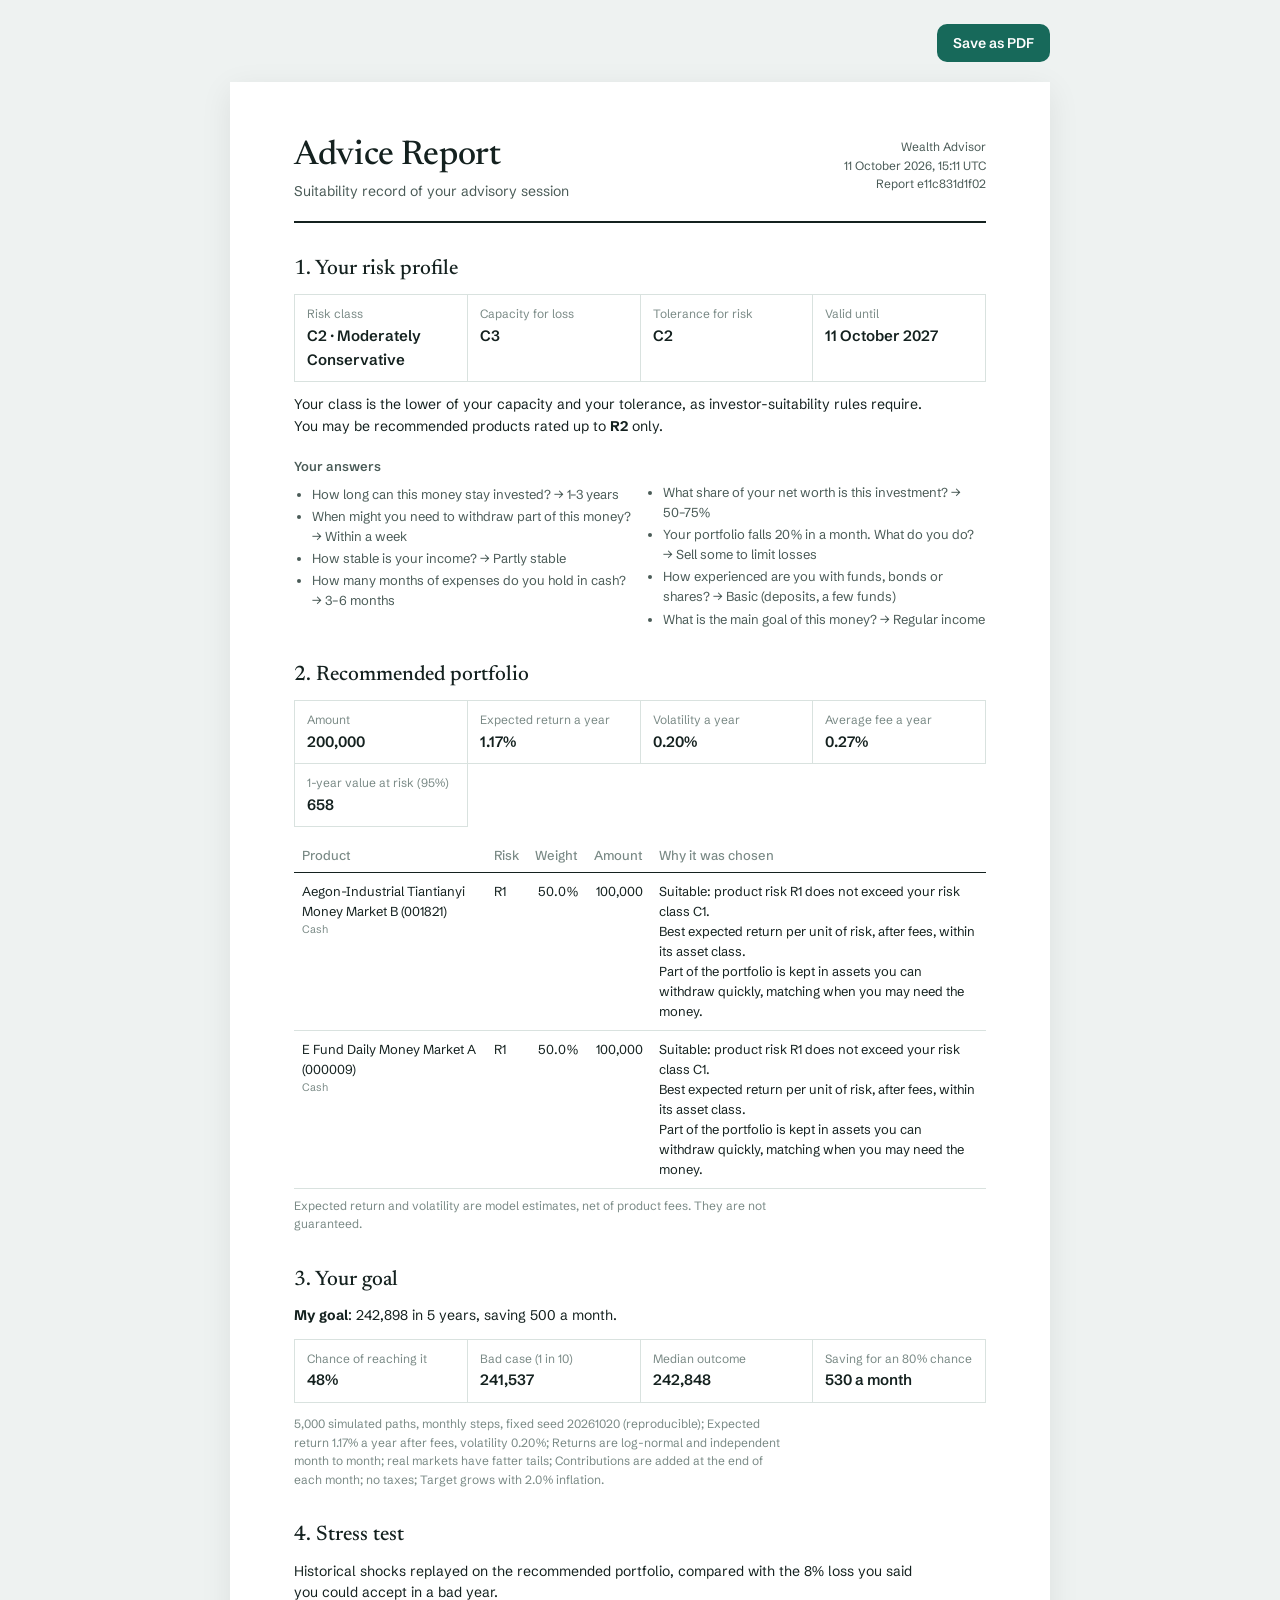
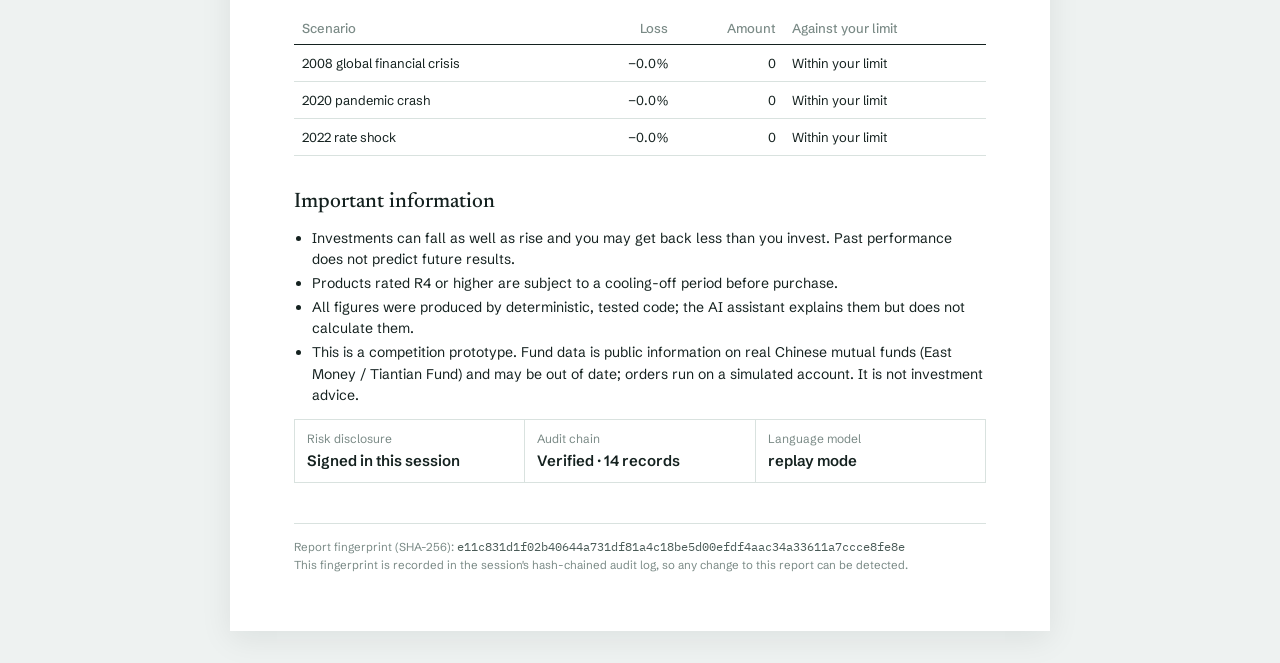
==== evidence/01-conservative-client/advice_report.html @ 6c7ac834 "Execution evidence pack: three full sessions on the simulated account with FISCO BCOS anchors Co-Aut" ====
<!doctype html>
<html lang="en"><head><meta charset="utf-8"><meta name="viewport" content="width=device-width, initial-scale=1">
<title>Advice Report</title>
<link rel="preconnect" href="https://fonts.googleapis.com"><link rel="preconnect" href="https://fonts.gstatic.com" crossorigin>
<link href="https://fonts.googleapis.com/css2?family=Newsreader:opsz,wght@6..72,400;6..72,500&family=Schibsted+Grotesk:wght@400;500;600&family=IBM+Plex+Mono&display=swap" rel="stylesheet">
<style>
  :root { --ink:#14211f; --ink2:#4a5b57; --ink3:#7a8a86; --line:#d9e2df; --jade:#17695a; --paper:#ffffff; }
  * { box-sizing: border-box; }
  body { margin:0; background:#eef2f1; color:var(--ink); font:400 14px/1.55 "Schibsted Grotesk", system-ui, sans-serif; }
  .page { max-width: 820px; margin: 32px auto; background: var(--paper); padding: 56px 64px; box-shadow: 0 8px 30px rgba(10,30,26,.08); }
  header { display:flex; justify-content:space-between; align-items:flex-start; border-bottom: 2px solid var(--ink); padding-bottom: 18px; margin-bottom: 8px; }
  h1 { font: 500 34px/1.1 "Newsreader", Georgia, serif; margin: 0; letter-spacing: -0.01em; }
  header p { margin: 6px 0 0; color: var(--ink2); }
  .meta { text-align:right; font-size: 12px; color: var(--ink2); }
  h2 { font: 500 21px/1.2 "Newsreader", Georgia, serif; margin: 34px 0 12px; }
  h3 { font-size: 13px; margin: 18px 0 6px; color: var(--ink2); font-weight: 600; }
  p { margin: 8px 0; max-width: 70ch; }
  .facts { display:grid; grid-template-columns: repeat(auto-fit, minmax(150px, 1fr)); margin: 12px 0; padding: 1px 0 0 1px; }
  .facts div { background: #fff; padding: 10px 12px; border: 1px solid var(--line); margin: -1px 0 0 -1px; }
  .facts span { display:block; font-size: 12px; color: var(--ink3); }
  .facts b { font-size: 15px; font-weight: 600; }
  ul { margin: 6px 0; padding-left: 18px; } li { margin: 2px 0; }
  ul.cols { columns: 2; column-gap: 28px; color: var(--ink2); font-size: 13px; }
  table { width:100%; border-collapse: collapse; margin-top: 8px; font-size: 13px; }
  th { text-align:left; font-weight:500; color: var(--ink3); border-bottom: 1px solid var(--ink); padding: 6px 8px; }
  td { border-bottom: 1px solid var(--line); padding: 8px; vertical-align: top; }
  td small { display:block; color: var(--ink3); }
  .r { text-align: right; white-space: nowrap; }
  .note { font-size: 12px; color: var(--ink3); }
  footer { margin-top: 40px; padding-top: 14px; border-top: 1px solid var(--line); font-size: 11.5px; color: var(--ink3); }
  footer code { font-family: "IBM Plex Mono", monospace; color: var(--ink2); word-break: break-all; }
  .toolbar { max-width: 820px; margin: 24px auto -12px; display:flex; justify-content:flex-end; gap: 8px; }
  .toolbar button { font: 600 14px "Schibsted Grotesk", sans-serif; border:0; border-radius:10px; padding:10px 16px; background: var(--jade); color:#fff; cursor:pointer; }
  @media print { body { background:#fff; } .page { box-shadow:none; margin:0; padding: 0; max-width:none; } .toolbar { display:none; } section { break-inside: avoid; } }
  @media (max-width: 700px) { .page { padding: 28px 20px; margin: 0; } ul.cols { columns: 1; } }
</style></head>
<body>
  <div class="toolbar"><button onclick="window.print()">Save as PDF</button></div>
  <main class="page">
    <header>
      <div><h1>Advice Report</h1><p>Suitability record of your advisory session</p></div>
      <div class="meta">Wealth Advisor<br>11 October 2026, 15:11 UTC<br>Report e11c831d1f02</div>
    </header>
    
      <section>
        <h2>1. Your risk profile</h2>
        <div class="facts">
          <div><span>Risk class</span><b>C2 · Moderately Conservative</b></div>
          <div><span>Capacity for loss</span><b>C3</b></div>
          <div><span>Tolerance for risk</span><b>C2</b></div>
          <div><span>Valid until</span><b>11 October 2027</b></div>
        </div>
        <p>Your class is the lower of your capacity and your tolerance, as investor-suitability rules require.
        You may be recommended products rated up to <b>R2</b> only.</p>
        
        <h3>Your answers</h3><ul class="cols"><li>How long can this money stay invested? → 1–3 years</li><li>When might you need to withdraw part of this money? → Within a week</li><li>How stable is your income? → Partly stable</li><li>How many months of expenses do you hold in cash? → 3–6 months</li><li>What share of your net worth is this investment? → 50–75%</li><li>Your portfolio falls 20% in a month. What do you do? → Sell some to limit losses</li><li>How experienced are you with funds, bonds or shares? → Basic (deposits, a few funds)</li><li>What is the main goal of this money? → Regular income</li></ul>
      </section>
      <section>
        <h2>2. Recommended portfolio</h2>
        <div class="facts">
          <div><span>Amount</span><b>200,000</b></div>
          <div><span>Expected return a year</span><b>1.17%</b></div>
          <div><span>Volatility a year</span><b>0.20%</b></div>
          <div><span>Average fee a year</span><b>0.27%</b></div>
          <div><span>1-year value at risk (95%)</span><b>658</b></div>
        </div>
        <table><thead><tr><th>Product</th><th>Risk</th><th class=r>Weight</th><th class=r>Amount</th><th>Why it was chosen</th></tr></thead><tbody><tr><td>Aegon-Industrial Tiantianyi Money Market B (001821)<small>Cash</small></td><td>R1</td><td class=r>50.0%</td><td class=r>100,000</td><td>Suitable: product risk R1 does not exceed your risk class C1.<br>Best expected return per unit of risk, after fees, within its asset class.<br>Part of the portfolio is kept in assets you can withdraw quickly, matching when you may need the money.</td></tr><tr><td>E Fund Daily Money Market A (000009)<small>Cash</small></td><td>R1</td><td class=r>50.0%</td><td class=r>100,000</td><td>Suitable: product risk R1 does not exceed your risk class C1.<br>Best expected return per unit of risk, after fees, within its asset class.<br>Part of the portfolio is kept in assets you can withdraw quickly, matching when you may need the money.</td></tr></tbody></table>
        <p class="note">Expected return and volatility are model estimates, net of product fees. They are not guaranteed.</p>
      </section>
      <section>
        <h2>3. Your goal</h2>
        <p><b>My goal</b>: 242,898 in 5 years, saving 500 a month.</p>
        <div class="facts">
          <div><span>Chance of reaching it</span><b>48%</b></div>
          <div><span>Bad case (1 in 10)</span><b>241,537</b></div>
          <div><span>Median outcome</span><b>242,848</b></div>
          <div><span>Saving for an 80% chance</span><b>530 a month</b></div>
        </div>
        <p class="note">5,000 simulated paths, monthly steps, fixed seed 20261020 (reproducible); Expected return 1.17% a year after fees, volatility 0.20%; Returns are log-normal and independent month to month; real markets have fatter tails; Contributions are added at the end of each month; no taxes; Target grows with 2.0% inflation.</p>
      </section>
      <section>
        <h2>4. Stress test</h2>
        <p>Historical shocks replayed on the recommended portfolio, compared with the 8% loss you said you could accept in a bad year.</p>
        <table><thead><tr><th>Scenario</th><th class=r>Loss</th><th class=r>Amount</th><th>Against your limit</th></tr></thead><tbody><tr><td>2008 global financial crisis</td><td class=r>−0.0%</td><td class=r>0</td><td>Within your limit</td></tr><tr><td>2020 pandemic crash</td><td class=r>−0.0%</td><td class=r>0</td><td>Within your limit</td></tr><tr><td>2022 rate shock</td><td class=r>−0.0%</td><td class=r>0</td><td>Within your limit</td></tr></tbody></table>
      </section>
      <section>
        <h2>Important information</h2>
        <ul>
          <li>Investments can fall as well as rise and you may get back less than you invest. Past performance does not predict future results.</li>
          <li>Products rated R4 or higher are subject to a cooling-off period before purchase.</li>
          <li>All figures were produced by deterministic, tested code; the AI assistant explains them but does not calculate them.</li>
          <li>This is a competition prototype. Fund data is public information on real Chinese mutual funds (East Money / Tiantian Fund) and may be out of date; orders run on a simulated account. It is not investment advice.</li>
        </ul>
        <div class="facts">
          <div><span>Risk disclosure</span><b>Signed in this session</b></div>
          <div><span>Audit chain</span><b>Verified · 14 records</b></div>
          <div><span>Language model</span><b>replay mode</b></div>
        </div>
      </section>
    <footer>Report fingerprint (SHA-256): <code>e11c831d1f02b40644a731df81a4c18be5d00efdf4aac34a33611a7ccce8fe8e</code><br>This fingerprint is recorded in the session's hash-chained audit log, so any change to this report can be detected.</footer>
  </main>
</body></html>
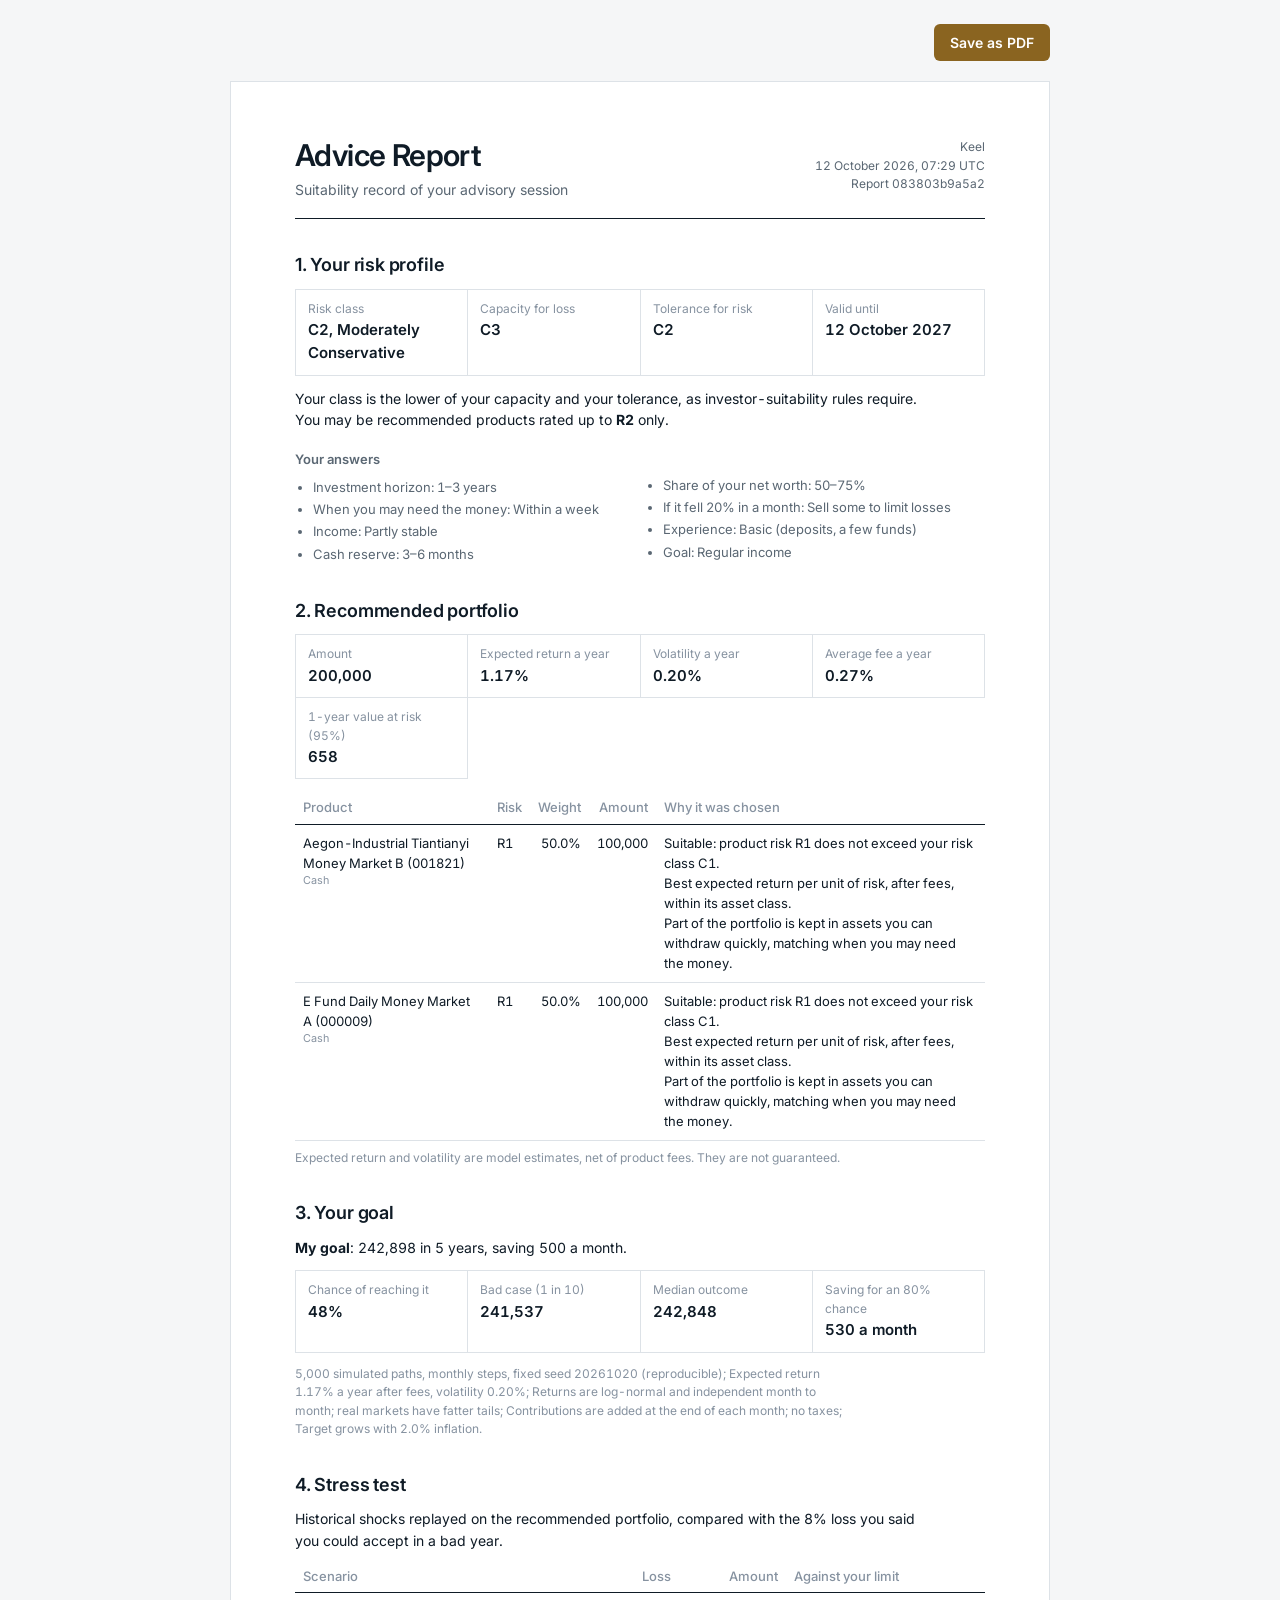
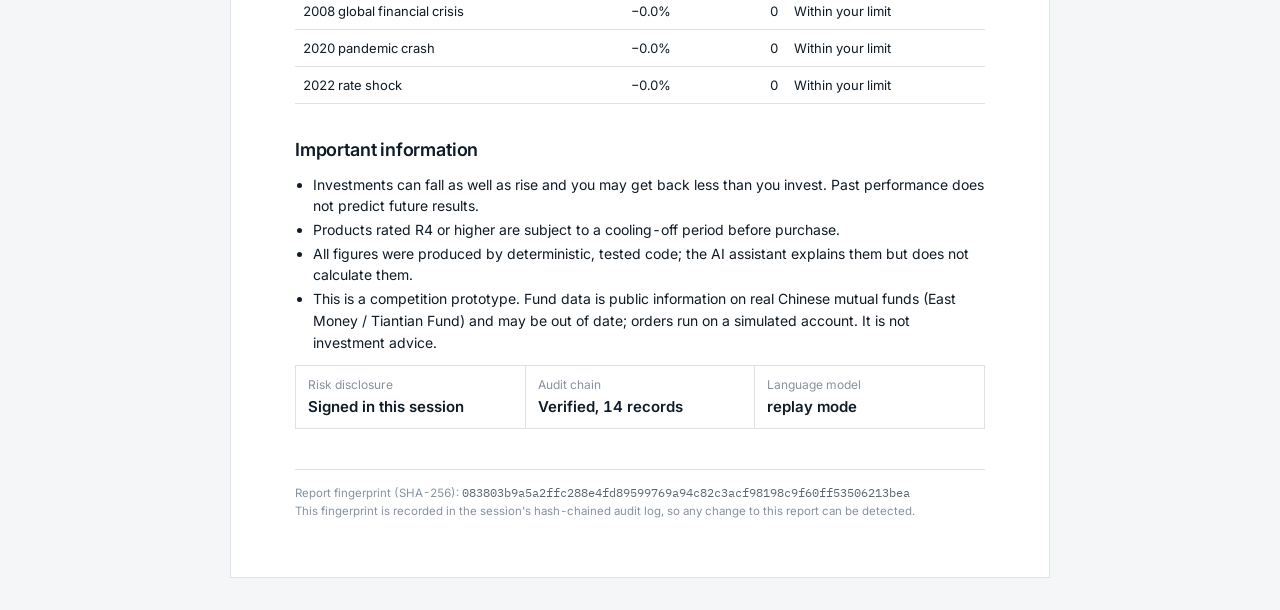
==== commit 4683d451: "Regenerate execution evidence on the current code (FISCO BCOS blocks 44-46) The PII scenario now sho" ====
--- a/evidence/01-conservative-client/advice_report.html
+++ b/evidence/01-conservative-client/advice_report.html
@@ -1,18 +1,19 @@
 <!doctype html>
 <html lang="en"><head><meta charset="utf-8"><meta name="viewport" content="width=device-width, initial-scale=1">
 <title>Advice Report</title>
+<link rel="icon" href="/favicon.ico">
 <link rel="preconnect" href="https://fonts.googleapis.com"><link rel="preconnect" href="https://fonts.gstatic.com" crossorigin>
-<link href="https://fonts.googleapis.com/css2?family=Newsreader:opsz,wght@6..72,400;6..72,500&family=Schibsted+Grotesk:wght@400;500;600&family=IBM+Plex+Mono&display=swap" rel="stylesheet">
+<link href="https://fonts.googleapis.com/css2?family=Inter:opsz,wght@14..32,400..600&family=Noto+Sans+SC:wght@400;500;600&family=IBM+Plex+Mono&display=swap" rel="stylesheet">
 <style>
-  :root { --ink:#14211f; --ink2:#4a5b57; --ink3:#7a8a86; --line:#d9e2df; --jade:#17695a; --paper:#ffffff; }
+  :root { --ink:#0f1b26; --ink2:#5a6773; --ink3:#8692a0; --line:#dde2e7; --brass:#8a6420; --paper:#ffffff; --sans:"Inter","Noto Sans SC","PingFang SC",system-ui,sans-serif; }
   * { box-sizing: border-box; }
-  body { margin:0; background:#eef2f1; color:var(--ink); font:400 14px/1.55 "Schibsted Grotesk", system-ui, sans-serif; }
-  .page { max-width: 820px; margin: 32px auto; background: var(--paper); padding: 56px 64px; box-shadow: 0 8px 30px rgba(10,30,26,.08); }
-  header { display:flex; justify-content:space-between; align-items:flex-start; border-bottom: 2px solid var(--ink); padding-bottom: 18px; margin-bottom: 8px; }
-  h1 { font: 500 34px/1.1 "Newsreader", Georgia, serif; margin: 0; letter-spacing: -0.01em; }
+  body { margin:0; background:#f5f6f7; color:var(--ink); font:400 14px/1.55 var(--sans); font-variant-numeric: tabular-nums; -webkit-font-smoothing: antialiased; }
+  .page { max-width: 820px; margin: 32px auto; background: var(--paper); padding: 56px 64px; border: 1px solid var(--line); }
+  header { display:flex; justify-content:space-between; align-items:flex-start; border-bottom: 1px solid var(--ink); padding-bottom: 18px; margin-bottom: 8px; }
+  h1 { font: 600 30px/1.15 var(--sans); margin: 0; letter-spacing: -0.02em; }
   header p { margin: 6px 0 0; color: var(--ink2); }
   .meta { text-align:right; font-size: 12px; color: var(--ink2); }
-  h2 { font: 500 21px/1.2 "Newsreader", Georgia, serif; margin: 34px 0 12px; }
+  h2 { font: 600 18px/1.3 var(--sans); margin: 34px 0 12px; letter-spacing: -0.01em; }
   h3 { font-size: 13px; margin: 18px 0 6px; color: var(--ink2); font-weight: 600; }
   p { margin: 8px 0; max-width: 70ch; }
   .facts { display:grid; grid-template-columns: repeat(auto-fit, minmax(150px, 1fr)); margin: 12px 0; padding: 1px 0 0 1px; }
@@ -30,30 +31,31 @@
   footer { margin-top: 40px; padding-top: 14px; border-top: 1px solid var(--line); font-size: 11.5px; color: var(--ink3); }
   footer code { font-family: "IBM Plex Mono", monospace; color: var(--ink2); word-break: break-all; }
   .toolbar { max-width: 820px; margin: 24px auto -12px; display:flex; justify-content:flex-end; gap: 8px; }
-  .toolbar button { font: 600 14px "Schibsted Grotesk", sans-serif; border:0; border-radius:10px; padding:10px 16px; background: var(--jade); color:#fff; cursor:pointer; }
+  .toolbar button { font: 600 14px var(--sans); border:0; border-radius:6px; padding:10px 16px; background: var(--brass); color:#fff; cursor:pointer; }
   @media print { body { background:#fff; } .page { box-shadow:none; margin:0; padding: 0; max-width:none; } .toolbar { display:none; } section { break-inside: avoid; } }
   @media (max-width: 700px) { .page { padding: 28px 20px; margin: 0; } ul.cols { columns: 1; } }
 </style></head>
 <body>
-  <div class="toolbar"><button onclick="window.print()">Save as PDF</button></div>
+  <div class="toolbar"><button id="printReport" type="button">Save as PDF</button></div>
+  <script src="/static/report.js"></script>
   <main class="page">
     <header>
       <div><h1>Advice Report</h1><p>Suitability record of your advisory session</p></div>
-      <div class="meta">Wealth Advisor<br>11 October 2026, 15:11 UTC<br>Report e11c831d1f02</div>
+      <div class="meta">Keel<br>12 October 2026, 07:29 UTC<br>Report 083803b9a5a2</div>
     </header>
     
       <section>
         <h2>1. Your risk profile</h2>
         <div class="facts">
-          <div><span>Risk class</span><b>C2 · Moderately Conservative</b></div>
+          <div><span>Risk class</span><b>C2, Moderately Conservative</b></div>
           <div><span>Capacity for loss</span><b>C3</b></div>
           <div><span>Tolerance for risk</span><b>C2</b></div>
-          <div><span>Valid until</span><b>11 October 2027</b></div>
+          <div><span>Valid until</span><b>12 October 2027</b></div>
         </div>
         <p>Your class is the lower of your capacity and your tolerance, as investor-suitability rules require.
         You may be recommended products rated up to <b>R2</b> only.</p>
         
-        <h3>Your answers</h3><ul class="cols"><li>How long can this money stay invested? → 1–3 years</li><li>When might you need to withdraw part of this money? → Within a week</li><li>How stable is your income? → Partly stable</li><li>How many months of expenses do you hold in cash? → 3–6 months</li><li>What share of your net worth is this investment? → 50–75%</li><li>Your portfolio falls 20% in a month. What do you do? → Sell some to limit losses</li><li>How experienced are you with funds, bonds or shares? → Basic (deposits, a few funds)</li><li>What is the main goal of this money? → Regular income</li></ul>
+        <h3>Your answers</h3><ul class="cols"><li>Investment horizon: 1–3 years</li><li>When you may need the money: Within a week</li><li>Income: Partly stable</li><li>Cash reserve: 3–6 months</li><li>Share of your net worth: 50–75%</li><li>If it fell 20% in a month: Sell some to limit losses</li><li>Experience: Basic (deposits, a few funds)</li><li>Goal: Regular income</li></ul>
       </section>
       <section>
         <h2>2. Recommended portfolio</h2>
@@ -93,10 +95,10 @@
         </ul>
         <div class="facts">
           <div><span>Risk disclosure</span><b>Signed in this session</b></div>
-          <div><span>Audit chain</span><b>Verified · 14 records</b></div>
+          <div><span>Audit chain</span><b>Verified, 14 records</b></div>
           <div><span>Language model</span><b>replay mode</b></div>
         </div>
       </section>
-    <footer>Report fingerprint (SHA-256): <code>e11c831d1f02b40644a731df81a4c18be5d00efdf4aac34a33611a7ccce8fe8e</code><br>This fingerprint is recorded in the session's hash-chained audit log, so any change to this report can be detected.</footer>
+    <footer>Report fingerprint (SHA-256): <code>083803b9a5a2ffc288e4fd89599769a94c82c3acf98198c9f60ff53506213bea</code><br>This fingerprint is recorded in the session's hash-chained audit log, so any change to this report can be detected.</footer>
   </main>
 </body></html>
